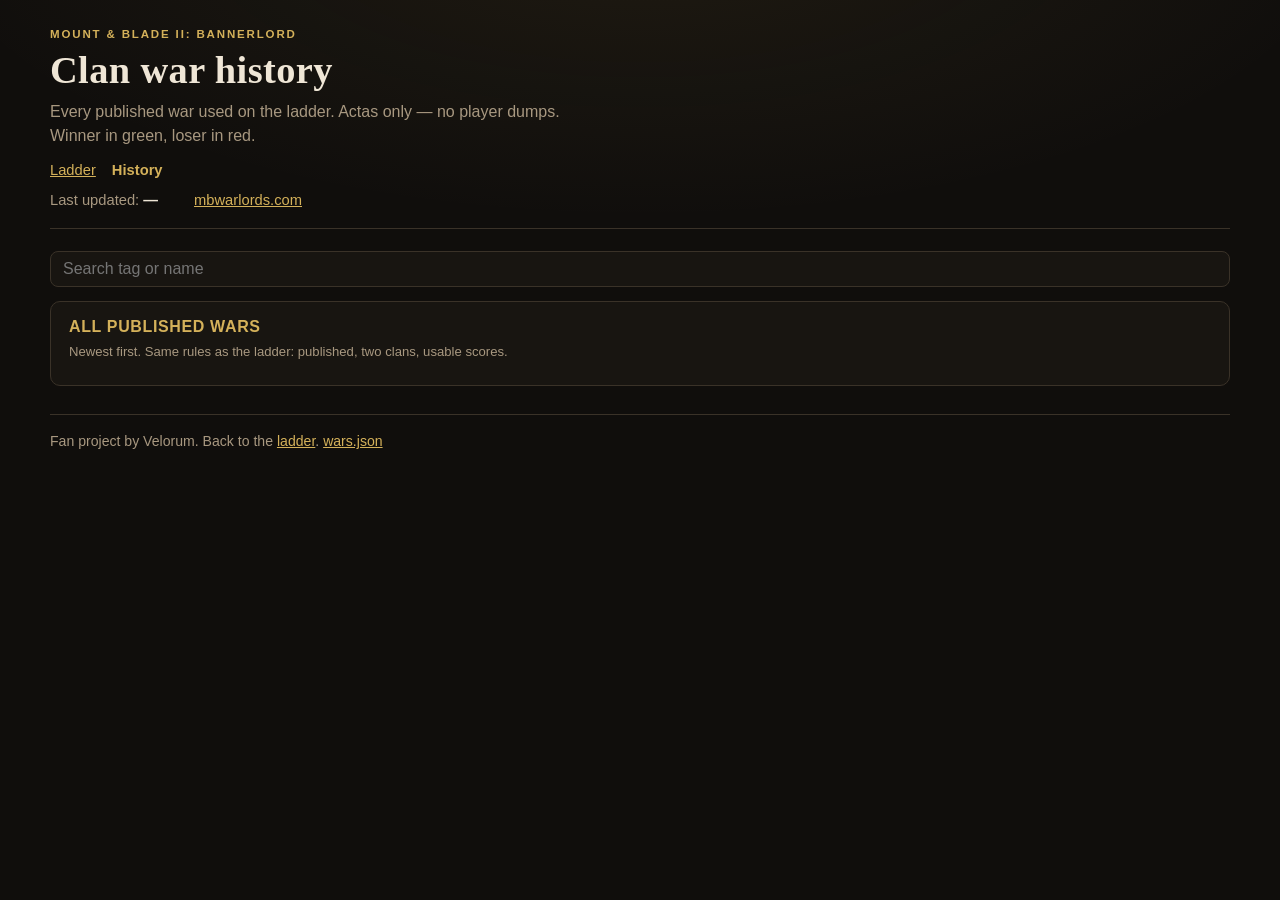
==== site/wars.html @ f4ce74b3 "Score wars by round gap, and add a full published-war history page. W–L–D stays binary; Rating maps " ====
<!DOCTYPE html>
<html lang="en">
<head>
  <meta charset="utf-8">
  <meta name="viewport" content="width=device-width, initial-scale=1">
  <title>Warlords CW — clan war history</title>
  <meta name="description" content="Full published clan-war history for the unofficial Warlords CW ladder.">
  <link rel="stylesheet" href="styles.css">
</head>
<body>
  <div class="wrap">
    <header class="hero">
      <p class="kicker">Mount &amp; Blade II: Bannerlord</p>
      <h1>Clan war history</h1>
      <p class="lede">Every published war used on the ladder. Actas only — no player dumps. Winner in green, loser in red.</p>
      <nav class="nav" aria-label="Site">
        <a href="index.html">Ladder</a>
        <a href="wars.html" aria-current="page">History</a>
      </nav>
      <div class="meta">
        <span>Last updated: <strong id="last-updated">—</strong></span>
        <span id="war-counts"></span>
        <span><a href="https://mbwarlords.com/">mbwarlords.com</a></span>
      </div>
    </header>

    <div class="controls">
      <label class="search">
        <input id="search" type="search" placeholder="Search tag or name" autocomplete="off">
      </label>
    </div>

    <section class="recent history-page" aria-label="All published clan wars">
      <article class="card">
        <h2>All published wars</h2>
        <p class="recent-hint">Newest first. Same rules as the ladder: published, two clans, usable scores.</p>
        <ul id="war-list" class="recent-list"></ul>
        <p class="empty" id="war-empty" hidden>No wars match this search.</p>
      </article>
    </section>

    <footer>
      Fan project by Velorum. Back to the <a href="index.html">ladder</a>.
      <a href="data/wars.json">wars.json</a>
    </footer>
  </div>

  <script type="application/json" id="wars-data">__WARS_JSON__</script>
  <script src="wars.js" defer></script>
</body>
</html>
---- site/styles.css ----
:root {
  --bg: #100e0c;
  --bg-raise: #181511;
  --ink: #efe6d6;
  --muted: #a89880;
  --line: #3a3228;
  --gold: #d4b15a;
  --gold-dim: #8a7030;
  --accent: #c4a35a;
  --row: #16130f;
  --row-alt: #1c1914;
  --row-hover: #241f18;
  --focus: #e6c87a;
  font-family: "Segoe UI", "Helvetica Neue", Helvetica, Arial, sans-serif;
}

*,
*::before,
*::after {
  box-sizing: border-box;
}

html,
body {
  margin: 0;
  min-height: 100%;
  background: var(--bg);
  color: var(--ink);
  color-scheme: dark;
}

body {
  background:
    radial-gradient(1200px 500px at 50% -80px, rgba(212, 177, 90, 0.08), transparent 60%),
    var(--bg);
}

a {
  color: var(--gold);
}

a:hover {
  color: #f0d78a;
}

.wrap {
  width: min(1180px, calc(100% - 32px));
  margin: 0 auto;
  padding: 28px 0 64px;
}

header.hero {
  border-bottom: 1px solid var(--line);
  padding-bottom: 20px;
  margin-bottom: 22px;
}

.kicker {
  color: var(--gold);
  letter-spacing: 0.16em;
  text-transform: uppercase;
  font-size: 0.72rem;
  font-weight: 700;
  margin: 0 0 8px;
}

h1 {
  font-family: Georgia, "Times New Roman", serif;
  font-size: clamp(1.8rem, 3vw, 2.4rem);
  font-weight: 700;
  margin: 0 0 8px;
  letter-spacing: 0.01em;
}

.lede {
  margin: 0;
  color: var(--muted);
  max-width: 62ch;
  line-height: 1.5;
}

.meta {
  display: flex;
  flex-wrap: wrap;
  gap: 10px 18px;
  margin-top: 14px;
  color: var(--muted);
  font-size: 0.92rem;
}

.nav {
  display: flex;
  gap: 16px;
  margin-top: 14px;
  font-size: 0.92rem;
}

.nav a[aria-current="page"] {
  color: var(--gold);
  font-weight: 650;
  text-decoration: none;
}

.meta strong {
  color: var(--ink);
  font-weight: 600;
}

.controls {
  display: flex;
  flex-wrap: wrap;
  gap: 12px;
  align-items: center;
  margin: 0 0 14px;
}

.seg {
  display: inline-flex;
  border: 1px solid var(--line);
  border-radius: 8px;
  overflow: hidden;
  background: var(--bg-raise);
}

.seg button {
  appearance: none;
  border: 0;
  background: transparent;
  color: var(--muted);
  padding: 8px 14px;
  font: inherit;
  cursor: pointer;
}

.seg button[aria-pressed="true"] {
  background: #2a241a;
  color: var(--gold);
  font-weight: 600;
}

.search {
  flex: 1 1 220px;
  min-width: 180px;
}

.search input,
.sort select {
  width: 100%;
  background: var(--bg-raise);
  color: var(--ink);
  border: 1px solid var(--line);
  border-radius: 8px;
  padding: 8px 12px;
  font: inherit;
}

.sort {
  flex: 0 0 160px;
}

.filter-hint {
  margin: 0 0 12px;
  color: var(--muted);
  font-size: 0.88rem;
}

.table-wrap {
  overflow-x: auto;
  border: 1px solid var(--line);
  border-radius: 10px;
  background: var(--row);
}

table.board {
  width: 100%;
  border-collapse: collapse;
  font-variant-numeric: tabular-nums;
  min-width: 860px;
}

.board th,
.board td {
  padding: 9px 12px;
  text-align: center;
  border-bottom: 1px solid #2a241c;
  white-space: nowrap;
}

.board th {
  position: sticky;
  top: 0;
  background: #201c16;
  color: var(--muted);
  font-size: 0.78rem;
  letter-spacing: 0.04em;
  text-transform: uppercase;
  font-weight: 650;
  z-index: 1;
}

.board th:nth-child(1),
.board td:nth-child(1) {
  text-align: center;
  color: var(--muted);
  width: 2.5rem;
}

.board th:nth-child(2),
.board td:nth-child(2) {
  text-align: left;
}

.board tbody tr:nth-child(even) {
  background: var(--row-alt);
}

.board tbody tr:hover {
  background: var(--row-hover);
}

.board th.sortable {
  cursor: pointer;
}

.board th.sortable:hover,
.board th[aria-sort]:not([aria-sort="none"]) {
  color: var(--gold);
}

.board td.num {
  font-variant-numeric: tabular-nums;
}

.board td.heat {
  font-weight: 650;
}

.board td.wld {
  color: var(--ink);
  font-weight: 500;
}

.clan .tag {
  color: var(--gold);
  font-weight: 700;
  margin-right: 8px;
}

.clan .name {
  color: var(--ink);
}

.empty {
  padding: 28px 16px;
  text-align: center;
  color: var(--muted);
}

.caption {
  margin: 12px 0 22px;
  color: var(--muted);
  font-size: 0.88rem;
  line-height: 1.45;
}

.recent {
  margin: 0 0 22px;
}

.recent-hint {
  margin: -4px 0 10px;
  color: var(--muted);
  font-size: 0.82rem;
}

.recent-list {
  list-style: none;
  margin: 0;
  padding: 0;
}

.recent-list li {
  display: grid;
  grid-template-columns: 8.5rem minmax(0, 1fr) 4.2rem;
  gap: 12px;
  align-items: baseline;
  padding: 8px 0;
  border-bottom: 1px solid #2a241c;
}

.recent-list li:last-child {
  border-bottom: 0;
  padding-bottom: 0;
}

.recent-list .when {
  color: var(--muted);
  font-size: 0.88rem;
  font-variant-numeric: tabular-nums;
}

.recent-list .match {
  min-width: 0;
}

.recent-list .vs {
  color: var(--muted);
  margin: 0 0.45rem;
  font-size: 0.82rem;
}

.recent-list .side .tag {
  font-weight: 700;
  margin-right: 6px;
}

.recent-list .side.win,
.recent-list .side.win .tag {
  color: #76cc94;
}

.recent-list .side.lose,
.recent-list .side.lose .tag {
  color: #e07666;
}

.recent-list .score {
  text-align: right;
  font-weight: 700;
  font-variant-numeric: tabular-nums;
}

.recent-empty {
  color: var(--muted);
}

@media (max-width: 700px) {
  .recent-list li {
    grid-template-columns: 1fr auto;
    grid-template-areas:
      "match score"
      "when score";
    gap: 2px 12px;
    padding: 10px 0;
  }

  .recent-list .when {
    grid-area: when;
  }

  .recent-list .match {
    grid-area: match;
  }

  .recent-list .score {
    grid-area: score;
    align-self: center;
  }
}

.explain {
  display: grid;
  gap: 14px;
  grid-template-columns: 1fr;
}

@media (min-width: 860px) {
  .explain {
    grid-template-columns: 1fr 1fr;
  }
}

.card {
  background: var(--bg-raise);
  border: 1px solid var(--line);
  border-radius: 10px;
  padding: 16px 18px;
}

.card h2 {
  margin: 0 0 12px;
  font-size: 1rem;
  color: var(--gold);
  letter-spacing: 0.04em;
  text-transform: uppercase;
}

.card h3 {
  margin: 0 0 8px;
  font-size: 0.72rem;
  font-weight: 700;
  letter-spacing: 0.08em;
  text-transform: uppercase;
  color: var(--muted);
}

.rules {
  margin: 0 0 16px;
  padding-left: 1.15rem;
  color: var(--ink);
  line-height: 1.45;
}

.rules li + li {
  margin-top: 6px;
}

.ex-block + .ex-block {
  margin-top: 16px;
  padding-top: 14px;
  border-top: 1px solid var(--line);
}

.ex-rows {
  list-style: none;
  margin: 0;
  padding: 0;
}

.ex-rows li {
  display: flex;
  justify-content: space-between;
  gap: 12px;
  align-items: baseline;
  padding: 7px 0;
  border-bottom: 1px solid #2a241c;
  color: var(--ink);
  font-size: 0.94rem;
}

.ex-rows li:last-child {
  border-bottom: 0;
  padding-bottom: 0;
}

.ex-delta,
.ex-result {
  font-variant-numeric: tabular-nums;
  font-weight: 700;
  color: var(--gold);
}

.ex-note,
.card .note {
  margin: 0;
  color: var(--muted);
  font-size: 0.9rem;
  line-height: 1.45;
}

.card .note {
  margin-top: 14px;
  padding-top: 12px;
  border-top: 1px solid var(--line);
}

#explain-board {
  margin-top: 12px;
}

.cols {
  display: grid;
  gap: 0;
  margin: 0;
}

.cols > div {
  display: grid;
  grid-template-columns: 7.2rem 1fr;
  gap: 10px;
  align-items: baseline;
  padding: 8px 0;
  border-bottom: 1px solid #2a241c;
}

.cols > div:last-child {
  border-bottom: 0;
  padding-bottom: 0;
}

.cols dt {
  margin: 0;
  color: var(--gold);
  font-weight: 650;
  font-size: 0.88rem;
}

.cols dd {
  margin: 0;
  color: var(--ink);
  font-size: 0.92rem;
  line-height: 1.4;
}

@media (max-width: 520px) {
  .cols > div {
    grid-template-columns: 1fr;
    gap: 2px;
    padding: 10px 0;
  }
}

footer {
  margin-top: 28px;
  padding-top: 16px;
  border-top: 1px solid var(--line);
  color: var(--muted);
  font-size: 0.88rem;
  line-height: 1.5;
}

:focus-visible {
  outline: 2px solid var(--focus);
  outline-offset: 2px;
}
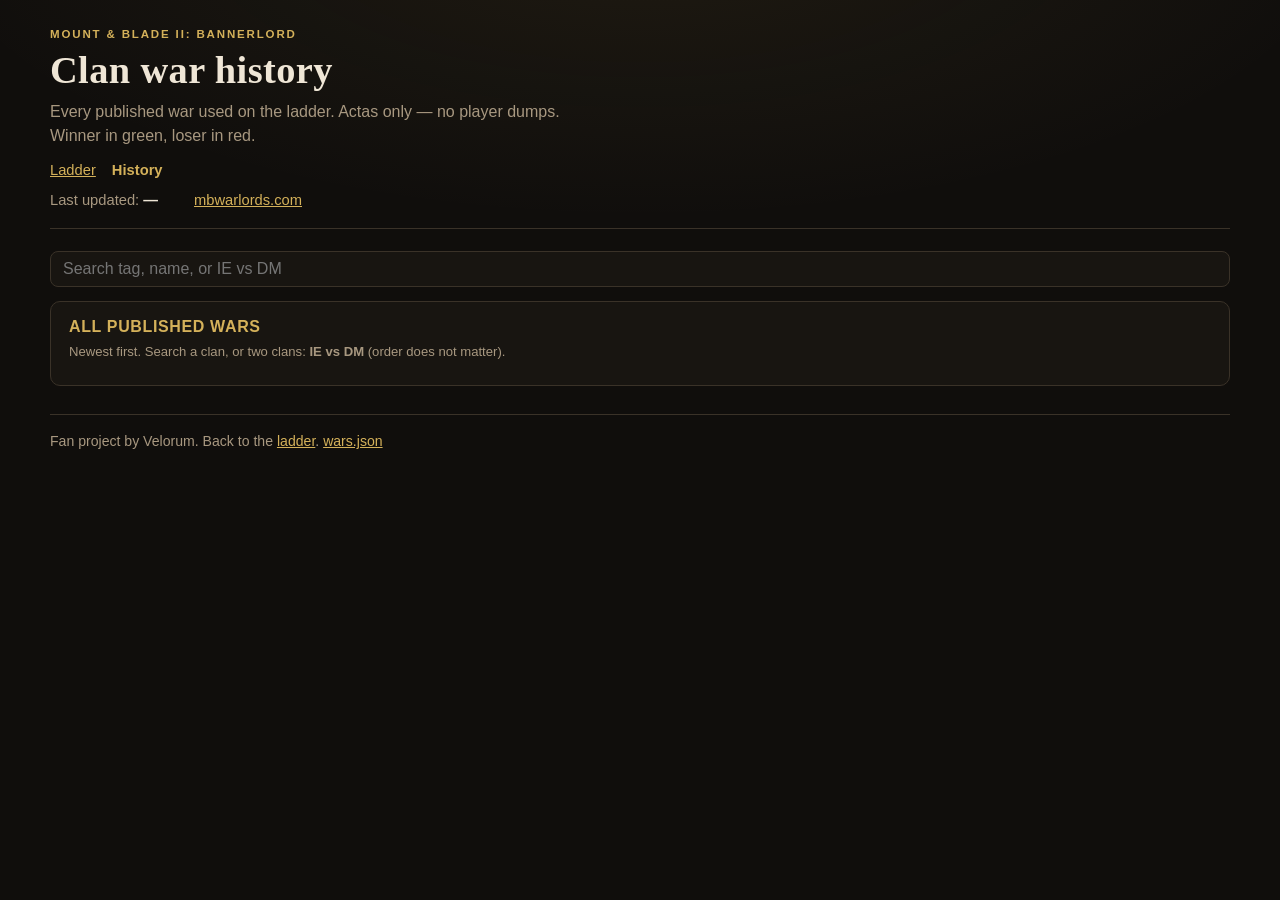
==== commit ea5e380c: "Show timestamps in Madrid time, and search history as TEAM A vs TEAM B. Co-authored-by: Cursor <curs" ====
--- a/site/wars.html
+++ b/site/wars.html
@@ -26,14 +26,14 @@
 
     <div class="controls">
       <label class="search">
-        <input id="search" type="search" placeholder="Search tag or name" autocomplete="off">
+        <input id="search" type="search" placeholder="Search tag, name, or IE vs DM" autocomplete="off">
       </label>
     </div>
 
     <section class="recent history-page" aria-label="All published clan wars">
       <article class="card">
         <h2>All published wars</h2>
-        <p class="recent-hint">Newest first. Same rules as the ladder: published, two clans, usable scores.</p>
+        <p class="recent-hint">Newest first. Search a clan, or two clans: <strong>IE vs DM</strong> (order does not matter).</p>
         <ul id="war-list" class="recent-list"></ul>
         <p class="empty" id="war-empty" hidden>No wars match this search.</p>
       </article>
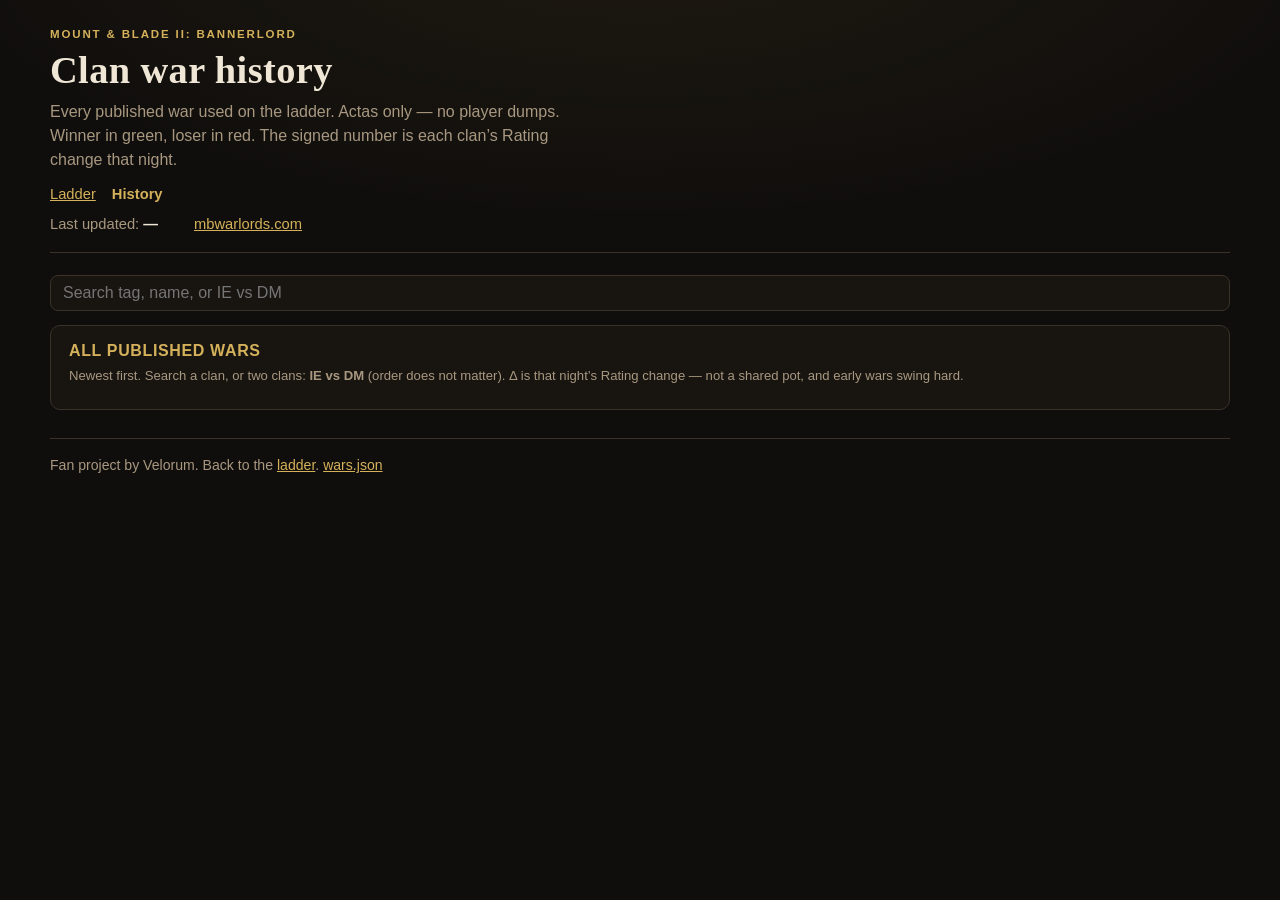
==== commit 2acaf702: "Show history rating swings, stripe rows, and hide idle clans from Established. Co-authored-by: Curso" ====
--- a/site/wars.html
+++ b/site/wars.html
@@ -12,7 +12,7 @@
     <header class="hero">
       <p class="kicker">Mount &amp; Blade II: Bannerlord</p>
       <h1>Clan war history</h1>
-      <p class="lede">Every published war used on the ladder. Actas only — no player dumps. Winner in green, loser in red.</p>
+        <p class="lede">Every published war used on the ladder. Actas only — no player dumps. Winner in green, loser in red. The signed number is each clan’s Rating change that night.</p>
       <nav class="nav" aria-label="Site">
         <a href="index.html">Ladder</a>
         <a href="wars.html" aria-current="page">History</a>
@@ -33,7 +33,7 @@
     <section class="recent history-page" aria-label="All published clan wars">
       <article class="card">
         <h2>All published wars</h2>
-        <p class="recent-hint">Newest first. Search a clan, or two clans: <strong>IE vs DM</strong> (order does not matter).</p>
+        <p class="recent-hint">Newest first. Search a clan, or two clans: <strong>IE vs DM</strong> (order does not matter). Δ is that night’s Rating change — not a shared pot, and early wars swing hard.</p>
         <ul id="war-list" class="recent-list"></ul>
         <p class="empty" id="war-empty" hidden>No wars match this search.</p>
       </article>
--- a/site/styles.css
+++ b/site/styles.css
@@ -275,7 +275,7 @@
 
 .recent-list {
   list-style: none;
-  margin: 0;
+  margin: 0 -18px;
   padding: 0;
 }
 
@@ -284,13 +284,21 @@
   grid-template-columns: 8.5rem minmax(0, 1fr) 4.2rem;
   gap: 12px;
   align-items: baseline;
-  padding: 8px 0;
+  padding: 8px 18px;
   border-bottom: 1px solid #2a241c;
+  background: var(--row);
+}
+
+.recent-list li:nth-child(even) {
+  background: #221e18;
+}
+
+.recent-list li:hover {
+  background: var(--row-hover);
 }
 
 .recent-list li:last-child {
   border-bottom: 0;
-  padding-bottom: 0;
 }
 
 .recent-list .when {
@@ -322,6 +330,26 @@
 .recent-list .side.lose,
 .recent-list .side.lose .tag {
   color: #e07666;
+}
+
+.recent-list .delta {
+  margin-left: 0.4rem;
+  font-size: 0.86em;
+  font-weight: 700;
+  font-variant-numeric: tabular-nums;
+  white-space: nowrap;
+}
+
+.recent-list .side .delta.up {
+  color: #76cc94;
+}
+
+.recent-list .side .delta.down {
+  color: #e07666;
+}
+
+.recent-list .side .delta.flat {
+  color: var(--muted);
 }
 
 .recent-list .score {
@@ -341,7 +369,7 @@
       "match score"
       "when score";
     gap: 2px 12px;
-    padding: 10px 0;
+    padding: 10px 18px;
   }
 
   .recent-list .when {
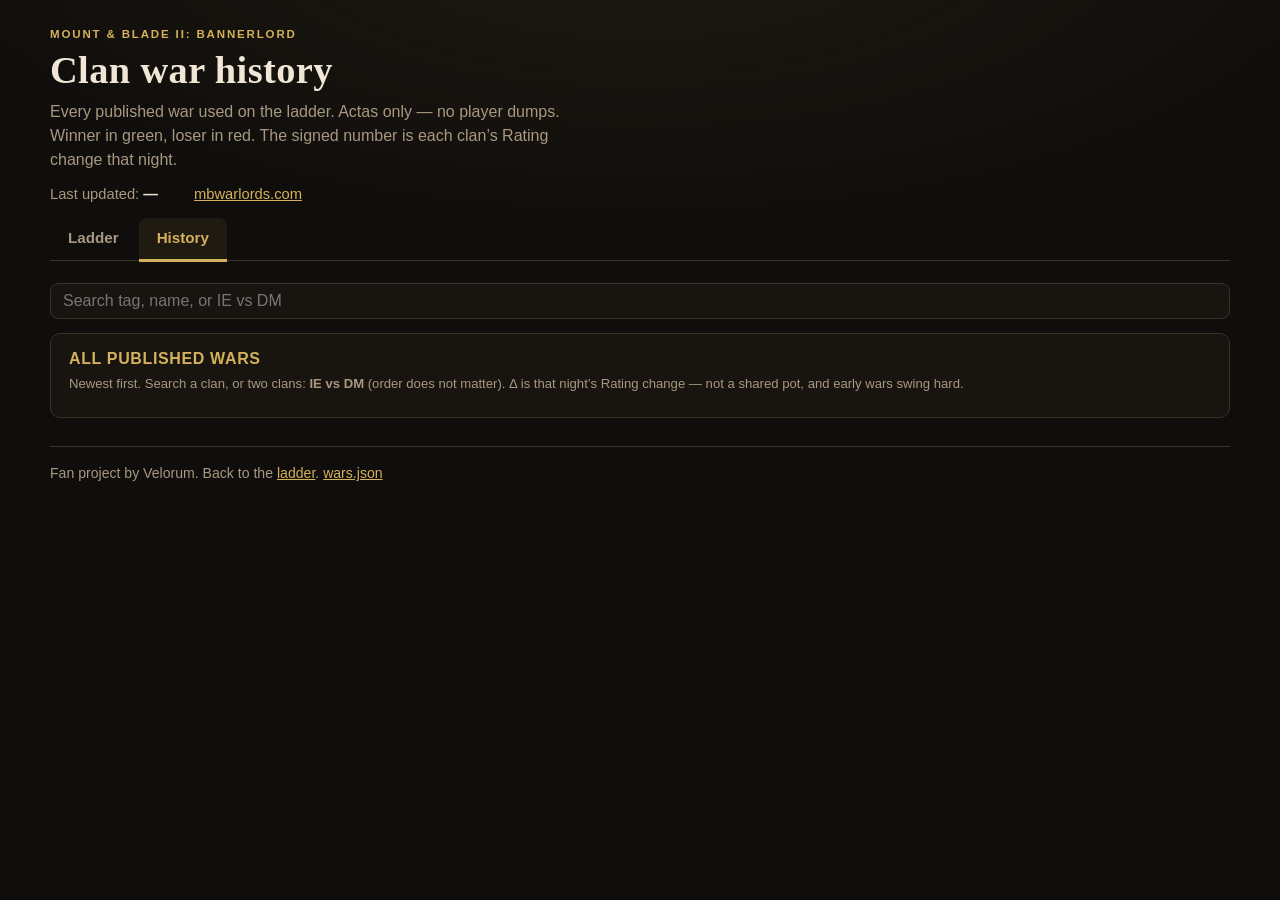
==== commit b11b85ce: "Style Ladder and History as page tabs. Co-authored-by: Cursor <cursoragent@cursor.com>" ====
--- a/site/wars.html
+++ b/site/wars.html
@@ -12,16 +12,16 @@
     <header class="hero">
       <p class="kicker">Mount &amp; Blade II: Bannerlord</p>
       <h1>Clan war history</h1>
-        <p class="lede">Every published war used on the ladder. Actas only — no player dumps. Winner in green, loser in red. The signed number is each clan’s Rating change that night.</p>
-      <nav class="nav" aria-label="Site">
-        <a href="index.html">Ladder</a>
-        <a href="wars.html" aria-current="page">History</a>
-      </nav>
+      <p class="lede">Every published war used on the ladder. Actas only — no player dumps. Winner in green, loser in red. The signed number is each clan’s Rating change that night.</p>
       <div class="meta">
         <span>Last updated: <strong id="last-updated">—</strong></span>
         <span id="war-counts"></span>
         <span><a href="https://mbwarlords.com/">mbwarlords.com</a></span>
       </div>
+      <nav class="nav" aria-label="Site">
+        <a href="index.html">Ladder</a>
+        <a href="wars.html" aria-current="page">History</a>
+      </nav>
     </header>
 
     <div class="controls">
--- a/site/styles.css
+++ b/site/styles.css
@@ -90,15 +90,34 @@
 
 .nav {
   display: flex;
-  gap: 16px;
-  margin-top: 14px;
-  font-size: 0.92rem;
+  gap: 2px;
+  margin: 16px 0 -22px;
+  font-size: 0.95rem;
+}
+
+.nav a {
+  color: var(--muted);
+  text-decoration: none;
+  padding: 11px 18px 13px;
+  font-weight: 600;
+  border-bottom: 3px solid transparent;
+  border-radius: 8px 8px 0 0;
+}
+
+.nav a:hover {
+  color: var(--ink);
+  background: var(--row-hover);
+}
+
+.nav a:focus-visible {
+  outline: 2px solid var(--focus);
+  outline-offset: 2px;
 }
 
 .nav a[aria-current="page"] {
   color: var(--gold);
-  font-weight: 650;
-  text-decoration: none;
+  background: rgba(212, 177, 90, 0.08);
+  border-bottom-color: var(--gold);
 }
 
 .meta strong {
